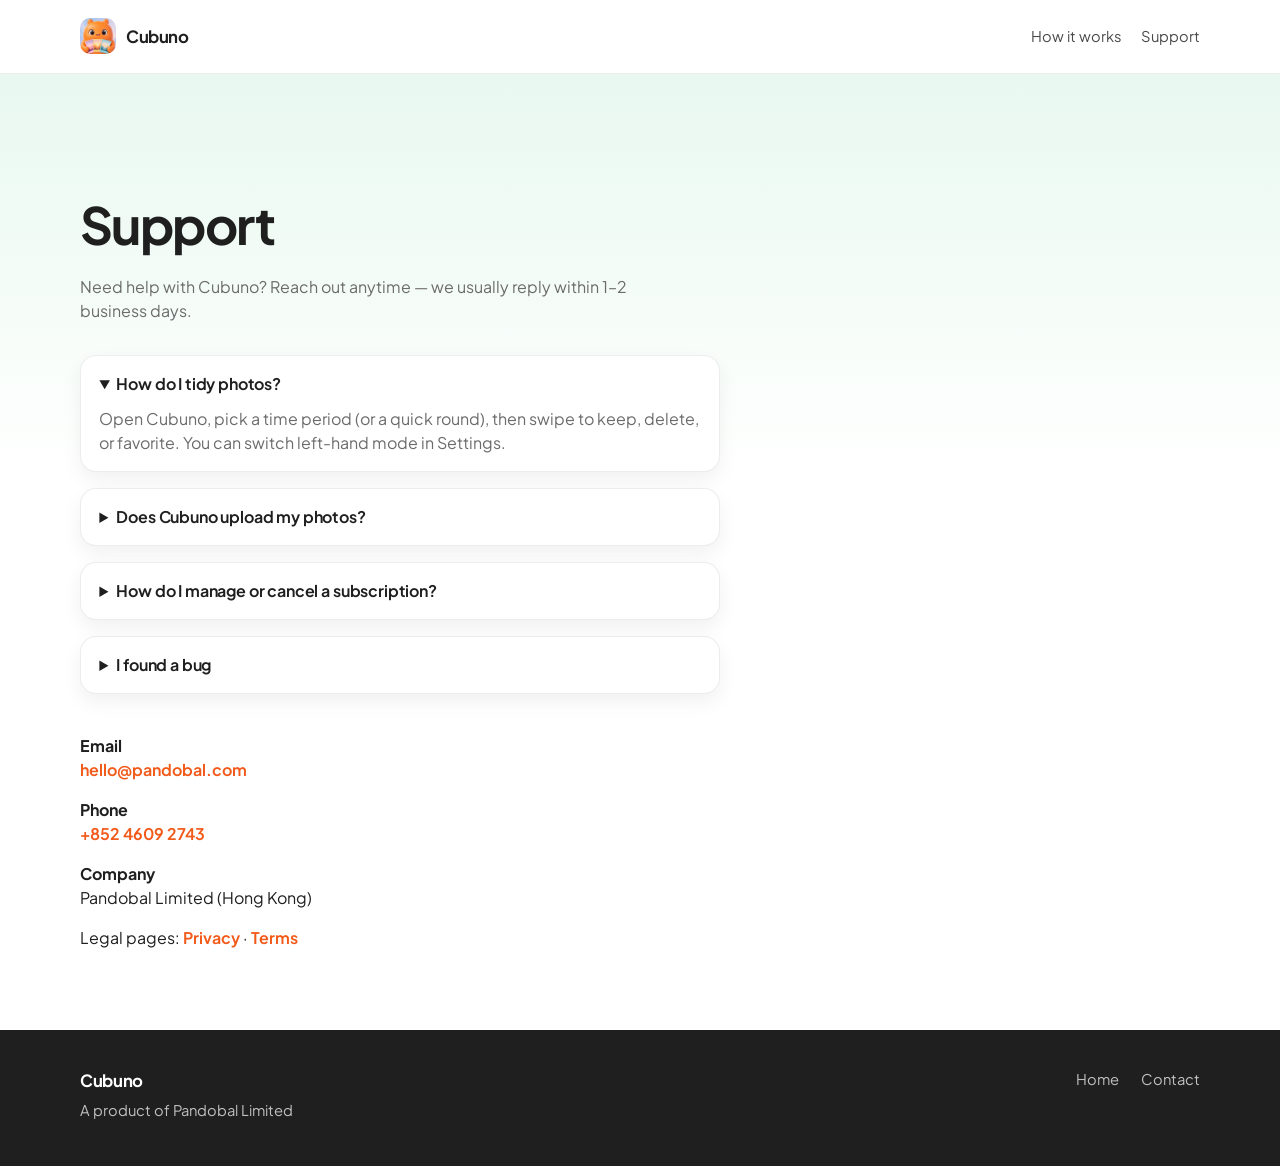
==== support.html @ 20023e87 "Add files via upload" ====
<!DOCTYPE html>
<html lang="en">
  <head>
    <meta charset="utf-8" />
    <meta name="viewport" content="width=device-width, initial-scale=1" />
    <title>Support · Cubuno</title>
    <meta
      name="description"
      content="Get help with Cubuno — photo tidy, subscriptions, and privacy questions."
    />
    <link rel="icon" href="assets/favicon.png" type="image/png" />
    <link rel="preconnect" href="https://fonts.googleapis.com" />
    <link rel="preconnect" href="https://fonts.gstatic.com" crossorigin />
    <link
      href="https://fonts.googleapis.com/css2?family=Plus+Jakarta+Sans:wght@500;600;700;800&display=swap"
      rel="stylesheet"
    />
    <link rel="stylesheet" href="css/styles.css" />
  </head>
  <body>
    <header class="nav nav-solid">
      <div class="wrap nav-inner">
        <a class="nav-brand" href="/">
          <img src="assets/app-icon.png" alt="" width="36" height="36" />
          Cubuno
        </a>
        <nav class="nav-links" aria-label="Primary">
          <a href="/#how">How it works</a>
          <a href="/support.html">Support</a>
        </nav>
      </div>
    </header>

    <main class="page">
      <div class="wrap">
        <h1>Support</h1>
        <p class="lead">
          Need help with Cubuno? Reach out anytime — we usually reply within 1–2
          business days.
        </p>

        <div class="faq">
          <details open>
            <summary>How do I tidy photos?</summary>
            <p>
              Open Cubuno, pick a time period (or a quick round), then swipe to keep,
              delete, or favorite. You can switch left-hand mode in Settings.
            </p>
          </details>
          <details>
            <summary>Does Cubuno upload my photos?</summary>
            <p>
              No. Photos stay on your device. We do not upload your photo library to
              Pandobal servers.
            </p>
          </details>
          <details>
            <summary>How do I manage or cancel a subscription?</summary>
            <p>
              Subscriptions are billed by the store you used.
              iPhone: Settings → Apple ID → Subscriptions → Cubuno.
              Android: Google Play → Profile → Payments &amp; subscriptions →
              Subscriptions → Cubuno. Cancel anytime at least 24 hours before renewal.
            </p>
          </details>
          <details>
            <summary>I found a bug</summary>
            <p>
              Email
              <a href="mailto:hello@pandobal.com">hello@pandobal.com</a>
              with your device model, OS version, and a short description. Screenshots
              help us respond faster.
            </p>
          </details>
        </div>

        <div class="contact-block">
          <p>
            <strong>Email</strong><br />
            <a href="mailto:hello@pandobal.com">hello@pandobal.com</a>
          </p>
          <p>
            <strong>Phone</strong><br />
            <a href="tel:+85246092743">+852 4609 2743</a>
          </p>
          <p>
            <strong>Company</strong><br />
            Pandobal Limited (Hong Kong)
          </p>
          <p>
            Legal pages:
            <a href="https://pandobal.com/privacy" rel="noopener">Privacy</a>
            ·
            <a href="https://pandobal.com/terms" rel="noopener">Terms</a>
          </p>
        </div>
      </div>
    </main>

    <footer class="footer">
      <div class="wrap footer-inner">
        <div>
          <strong>Cubuno</strong>
          <p style="margin: 0.35rem 0 0">A product of Pandobal Limited</p>
        </div>
        <div class="footer-links">
          <a href="/">Home</a>
          <a href="mailto:hello@pandobal.com">Contact</a>
        </div>
      </div>
    </footer>
  </body>
</html>
---- css/styles.css ----
:root {
  /* 对齐 App HomeColors */
  --action: #ff6b2c;
  --action-soft: #ff7a3d;
  --action-deep: #f25a1a;
  --action-shadow: #d94a12;
  --air: #7ec6d8;
  --bg-top: #e8f8f0;
  --bg-mid: #d9f2e6;
  --bg-mid-soft: #eaf7f1;
  --bg-bottom: #fefffe;
  --ink: #1f1f1f;
  --ink-soft: #4a4a4a;
  --ink-body: #6b6b6b;
  --ink-muted: #9b9b9b;
  --card: rgba(255, 255, 255, 0.95);
  --card-border: rgba(255, 255, 255, 0.8);
  --line: rgba(31, 31, 31, 0.08);
  --shadow: 0 8px 20px rgba(0, 0, 0, 0.06);
  --font: "Plus Jakarta Sans", "Segoe UI", sans-serif;
  --max: 1120px;
  --radius-btn: 16px;
  --radius-card: 28px;
}

*,
*::before,
*::after {
  box-sizing: border-box;
}

html {
  scroll-behavior: smooth;
}

body {
  margin: 0;
  font-family: var(--font);
  color: var(--ink);
  background: var(--bg-bottom);
  line-height: 1.5;
  -webkit-font-smoothing: antialiased;
}

img {
  max-width: 100%;
  display: block;
}

a {
  color: inherit;
  text-decoration: none;
}

.wrap {
  width: min(100% - 2.5rem, var(--max));
  margin-inline: auto;
}

/* —— Nav —— */
.nav {
  position: absolute;
  inset: 0 0 auto;
  z-index: 5;
  padding: 1.15rem 0;
}

.nav-inner {
  display: flex;
  align-items: center;
  justify-content: space-between;
}

.nav-brand {
  display: flex;
  align-items: center;
  gap: 0.65rem;
  font-weight: 700;
  letter-spacing: -0.03em;
  font-size: 1.05rem;
  color: var(--ink);
}

.nav-brand img {
  width: 36px;
  height: 36px;
  border-radius: 10px;
}

.nav-links {
  display: flex;
  gap: 1.25rem;
  font-size: 0.92rem;
  color: var(--ink-soft);
}

.nav-links a:hover {
  color: var(--ink);
}

/* —— Hero（对齐 App：薄荷浅底 + 深字 + 橙 CTA）—— */
.hero {
  position: relative;
  min-height: 100svh;
  display: grid;
  align-items: center;
  overflow: hidden;
  color: var(--ink);
}

/* 与 App 主页默认 wallpaper：璃光轻雾 home_bg_glass_soft 一致 */
.hero-bg {
  position: absolute;
  inset: 0;
  background-color: var(--bg-bottom);
  background-image: url("../assets/hero-bg.jpg");
  background-position: center;
  background-size: cover;
  background-repeat: no-repeat;
  transform: scale(1.03);
  animation: heroDrift 18s ease-in-out infinite alternate;
}

.hero-bg::after {
  content: "";
  position: absolute;
  inset: 0;
  /* 底部略提亮，方便接下方白区，不压暗壁纸 */
  background: linear-gradient(
    180deg,
    rgba(254, 255, 254, 0.08) 0%,
    rgba(254, 255, 254, 0) 35%,
    rgba(254, 255, 254, 0.35) 78%,
    rgba(254, 255, 254, 0.92) 100%
  );
  pointer-events: none;
}

@keyframes heroDrift {
  from {
    transform: scale(1.04) translate3d(0, 0, 0);
  }
  to {
    transform: scale(1.08) translate3d(-1.2%, -0.8%, 0);
  }
}

.hero-content {
  position: relative;
  z-index: 1;
  padding: 6.5rem 0 3.5rem;
  display: grid;
  grid-template-columns: 1.05fr 0.95fr;
  gap: 2rem;
  align-items: center;
}

.brand-mark {
  font-family: var(--font);
  font-weight: 800;
  font-size: clamp(3.4rem, 8vw, 5.6rem);
  line-height: 0.94;
  letter-spacing: -0.05em;
  margin: 0 0 0.85rem;
  color: var(--ink);
  opacity: 0;
  animation: riseIn 0.85s cubic-bezier(0.22, 1, 0.36, 1) 0.08s forwards;
}

.hero-line {
  margin: 0 0 0.7rem;
  font-size: clamp(1.3rem, 2.4vw, 1.7rem);
  font-weight: 600;
  letter-spacing: -0.02em;
  color: var(--ink);
  max-width: 18ch;
  opacity: 0;
  animation: riseIn 0.85s cubic-bezier(0.22, 1, 0.36, 1) 0.2s forwards;
}

.hero-sub {
  margin: 0 0 1.6rem;
  max-width: 34ch;
  color: var(--ink-body);
  font-size: 1.05rem;
  opacity: 0;
  animation: riseIn 0.85s cubic-bezier(0.22, 1, 0.36, 1) 0.34s forwards;
}

.cta-row {
  display: flex;
  flex-wrap: wrap;
  align-items: center;
  gap: 0.75rem 1rem;
  opacity: 0;
  animation: riseIn 0.85s cubic-bezier(0.22, 1, 0.36, 1) 0.48s forwards;
}

.btn {
  display: inline-flex;
  align-items: center;
  justify-content: center;
  gap: 0.5rem;
  min-height: 3rem;
  padding: 0.85rem 1.35rem;
  border-radius: var(--radius-btn);
  font-weight: 700;
  font-size: 0.95rem;
  border: 0;
  cursor: pointer;
  transition: transform 0.2s ease, box-shadow 0.2s ease, background 0.2s ease;
}

.btn:hover {
  transform: translateY(-1px);
}

.btn-primary {
  background: linear-gradient(180deg, var(--action-soft), var(--action-deep));
  color: #fff;
  box-shadow: 0 10px 24px rgba(217, 74, 18, 0.28);
}

.btn-primary:hover {
  box-shadow: 0 14px 28px rgba(217, 74, 18, 0.34);
}

.btn-ghost {
  background: transparent;
  color: var(--ink-soft);
  font-weight: 650;
  padding-inline: 0.35rem;
  min-height: auto;
  box-shadow: none;
}

.btn-ghost:hover {
  color: var(--ink);
  transform: none;
}

/* 上架前占位；上架后改成 <a class="btn btn-primary"> 链到商店 */
.btn-store {
  background: #fff;
  color: var(--ink);
  border: 1.5px solid rgba(31, 31, 31, 0.1);
  box-shadow: var(--shadow);
  cursor: default;
}

.btn-store:hover {
  transform: none;
}

.cta-note {
  margin: 0.9rem 0 0;
  font-size: 0.92rem;
  color: var(--ink-body);
  opacity: 0;
  animation: riseIn 0.85s cubic-bezier(0.22, 1, 0.36, 1) 0.58s forwards;
}

.cta-note a {
  color: var(--action-deep);
  font-weight: 650;
}

.cta-note a:hover {
  text-decoration: underline;
  text-underline-offset: 3px;
}

.hero-visual {
  justify-self: end;
  align-self: center;
  width: min(100%, 380px);
  max-height: min(58vh, 420px);
  aspect-ratio: 1 / 1;
  cursor: pointer;
  opacity: 0;
  animation: floatIn 1s cubic-bezier(0.22, 1, 0.36, 1) 0.28s forwards;
  filter: drop-shadow(0 22px 40px rgba(0, 0, 0, 0.12));
}

.mascot-bob {
  position: relative;
  width: 100%;
  height: 100%;
  animation: mascotBob 4.5s ease-in-out 1.2s infinite;
}

.hero-visual img {
  position: absolute;
  inset: 0;
  width: 100%;
  height: 100%;
  object-fit: contain;
  user-select: none;
  -webkit-user-drag: none;
}

.hero-visual .mascot-smile {
  opacity: 0;
  transition: opacity 160ms ease-in-out;
  pointer-events: none;
}

.hero-visual .mascot-smile.is-on {
  opacity: 1;
}

@media (prefers-reduced-motion: reduce) {
  .hero-visual {
    animation: none;
    opacity: 1;
  }

  .mascot-bob {
    animation: none;
  }

  .hero-visual .mascot-smile {
    transition: none;
  }
}

@keyframes riseIn {
  from {
    opacity: 0;
    transform: translateY(16px);
  }
  to {
    opacity: 1;
    transform: translateY(0);
  }
}

@keyframes floatIn {
  from {
    opacity: 0;
    transform: translateY(22px) scale(0.97);
  }
  to {
    opacity: 1;
    transform: translateY(0) scale(1);
  }
}

@keyframes mascotBob {
  0%,
  100% {
    transform: translateY(0);
  }
  50% {
    transform: translateY(-8px);
  }
}

/* —— Sections —— */
.section {
  padding: 5rem 0;
}

.section-kicker {
  margin: 0 0 0.55rem;
  color: var(--action-deep);
  font-weight: 700;
  font-size: 0.82rem;
  letter-spacing: 0.08em;
  text-transform: uppercase;
}

.section-title {
  margin: 0 0 0.75rem;
  font-family: var(--font);
  font-size: clamp(1.9rem, 3.6vw, 2.55rem);
  letter-spacing: -0.03em;
  line-height: 1.12;
  max-width: 16ch;
  color: var(--ink);
}

.section-lead {
  margin: 0;
  color: var(--ink-body);
  max-width: 42ch;
  font-size: 1.05rem;
}

.how {
  background: #fff;
  border-block: 1px solid var(--line);
}

.steps {
  display: grid;
  grid-template-columns: repeat(3, 1fr);
  gap: 1.25rem;
  margin-top: 2.25rem;
  list-style: none;
  padding: 0;
}

.steps li {
  padding: 1.25rem 1.2rem 1.3rem;
  background: var(--card);
  border: 1.5px solid rgba(255, 255, 255, 0.9);
  border-radius: var(--radius-card);
  box-shadow: var(--shadow);
  background-image: linear-gradient(180deg, #fff, #fbfefe);
}

.steps strong {
  display: block;
  font-size: 1.08rem;
  margin-bottom: 0.35rem;
  letter-spacing: -0.02em;
  color: var(--ink);
}

.steps p {
  margin: 0;
  color: var(--ink-body);
  font-size: 0.96rem;
}

.privacy {
  background:
    linear-gradient(180deg, rgba(254, 255, 254, 0.72), rgba(254, 255, 254, 0.96)),
    url("../assets/hero-bg.jpg") center top / cover no-repeat;
}

.privacy-grid {
  display: grid;
  grid-template-columns: 1.1fr 0.9fr;
  gap: 2.5rem;
  align-items: center;
}

.privacy-note {
  margin-top: 1.4rem;
  padding: 1.2rem 1.3rem;
  background: var(--card);
  border: 1.5px solid var(--card-border);
  border-radius: 20px;
  box-shadow: var(--shadow);
  color: var(--ink-body);
}

.privacy-note a {
  color: var(--action-deep);
  font-weight: 650;
  text-decoration: underline;
  text-underline-offset: 3px;
}

.app-card {
  display: flex;
  gap: 1rem;
  align-items: center;
  padding: 1.15rem;
  background: #fff;
  border-radius: var(--radius-card);
  border: 1.5px solid rgba(255, 255, 255, 0.9);
  box-shadow: var(--shadow);
}

.app-card img {
  width: 72px;
  height: 72px;
  border-radius: 18px;
}

.app-card h3 {
  margin: 0 0 0.2rem;
  font-size: 1.15rem;
  letter-spacing: -0.02em;
}

.app-card p {
  margin: 0;
  color: var(--ink-body);
  font-size: 0.92rem;
}

/* —— Footer —— */
.footer {
  padding: 2.4rem 0 2.8rem;
  background: #1f1f1f;
  color: rgba(255, 255, 255, 0.72);
  font-size: 0.92rem;
}

.footer-inner {
  display: flex;
  flex-wrap: wrap;
  gap: 1.25rem 2rem;
  justify-content: space-between;
  align-items: flex-start;
}

.footer strong {
  color: #fff;
  font-size: 1.05rem;
  letter-spacing: -0.02em;
}

.footer a:hover {
  color: #fff;
}

.footer-links {
  display: flex;
  flex-wrap: wrap;
  gap: 1rem 1.35rem;
}

/* —— Support page —— */
.page {
  padding: 7rem 0 4rem;
  min-height: 70svh;
  background: linear-gradient(
    180deg,
    var(--bg-top) 0%,
    var(--bg-bottom) 40%,
    var(--bg-bottom) 100%
  );
}

.page h1 {
  margin: 0 0 0.75rem;
  font-family: var(--font);
  font-size: clamp(2.2rem, 5vw, 3.2rem);
  letter-spacing: -0.03em;
  color: var(--ink);
}

.page .lead {
  color: var(--ink-body);
  max-width: 46ch;
  margin: 0 0 2rem;
}

.faq {
  display: grid;
  gap: 1rem;
  max-width: 640px;
}

.faq details {
  background: #fff;
  border: 1px solid var(--line);
  border-radius: 16px;
  padding: 1rem 1.15rem;
  box-shadow: var(--shadow);
}

.faq summary {
  cursor: pointer;
  font-weight: 650;
  letter-spacing: -0.01em;
}

.faq p {
  margin: 0.7rem 0 0;
  color: var(--ink-body);
}

.contact-block {
  margin-top: 2.5rem;
  max-width: 640px;
}

.contact-block a {
  color: var(--action-deep);
  font-weight: 650;
}

.nav-solid {
  position: relative;
  background: rgba(255, 255, 255, 0.72);
  backdrop-filter: blur(10px);
  border-bottom: 1px solid var(--line);
  color: var(--ink);
}

@media (max-width: 860px) {
  .hero-content {
    grid-template-columns: 1fr;
    padding: 5.5rem 0 2.75rem;
    text-align: center;
  }

  .hero-line,
  .hero-sub {
    margin-inline: auto;
  }

  .cta-row {
    justify-content: center;
  }

  .hero-visual {
    justify-self: center;
    order: -1;
    width: min(58vw, 250px);
    margin-bottom: 0.25rem;
  }

  .brand-mark {
    font-size: clamp(3rem, 13vw, 4.4rem);
  }

  .steps,
  .privacy-grid {
    grid-template-columns: 1fr;
  }

  .nav-links {
    display: none;
  }
}
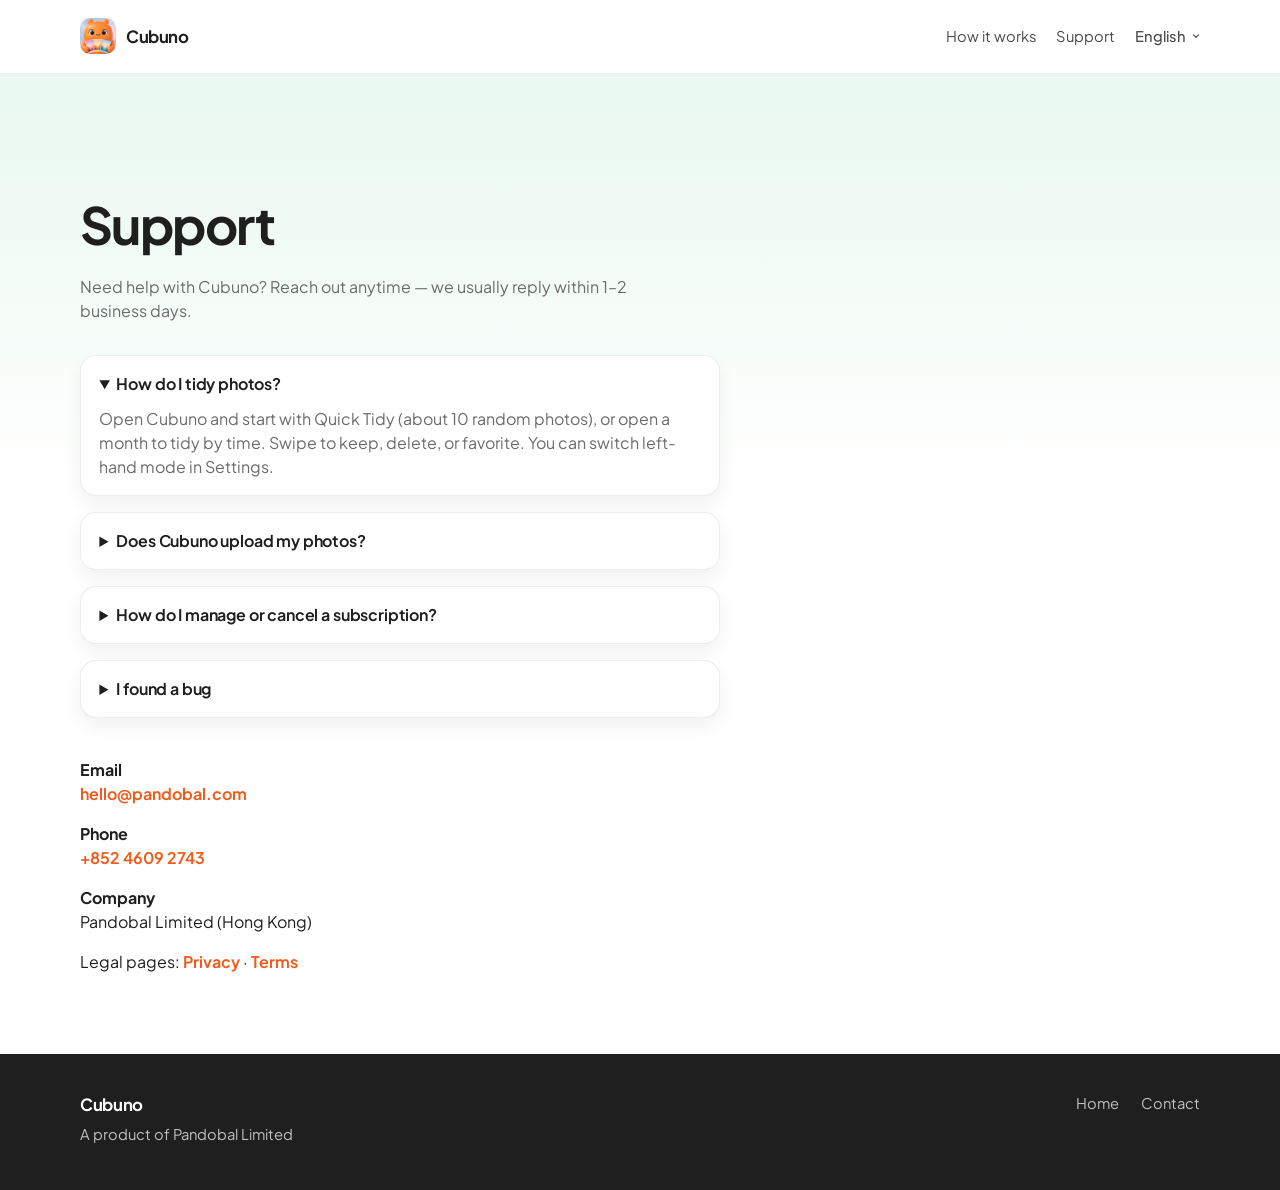
==== commit 0b5dea65: "Add files via upload" ====
--- a/support.html
+++ b/support.html
@@ -27,6 +27,13 @@
         <nav class="nav-links" aria-label="Primary">
           <a href="/#how">How it works</a>
           <a href="/support.html">Support</a>
+          <label class="lang-select-wrap">
+            <span class="visually-hidden">Language</span>
+            <select class="lang-select" data-lang-select aria-label="Language">
+              <option value="en" selected>English</option>
+              <option value="zh">中文</option>
+            </select>
+          </label>
         </nav>
       </div>
     </header>
@@ -43,8 +50,9 @@
           <details open>
             <summary>How do I tidy photos?</summary>
             <p>
-              Open Cubuno, pick a time period (or a quick round), then swipe to keep,
-              delete, or favorite. You can switch left-hand mode in Settings.
+              Open Cubuno and start with Quick Tidy (about 10 random photos), or open
+              a month to tidy by time. Swipe to keep, delete, or favorite. You can
+              switch left-hand mode in Settings.
             </p>
           </details>
           <details>
@@ -89,9 +97,9 @@
           </p>
           <p>
             Legal pages:
-            <a href="https://pandobal.com/privacy" rel="noopener">Privacy</a>
+            <a href="/privacy/">Privacy</a>
             ·
-            <a href="https://pandobal.com/terms" rel="noopener">Terms</a>
+            <a href="/terms/">Terms</a>
           </p>
         </div>
       </div>
@@ -109,5 +117,6 @@
         </div>
       </div>
     </footer>
+    <script src="js/i18n.js" defer></script>
   </body>
 </html>
--- a/css/styles.css
+++ b/css/styles.css
@@ -98,6 +98,58 @@
   color: var(--ink);
 }
 
+.lang-select-wrap {
+  display: inline-flex;
+  align-items: center;
+  /* 不要额外 margin，间距完全交给 .nav-links 的 gap */
+  margin: 0;
+  padding: 0;
+}
+
+/* 与导航文字同字号/字重/颜色，系统 select 自带内边距要压掉 */
+.lang-select {
+  appearance: none;
+  -webkit-appearance: none;
+  border: 0;
+  background: transparent
+    url("data:image/svg+xml,%3Csvg xmlns='http://www.w3.org/2000/svg' width='10' height='6' viewBox='0 0 10 6'%3E%3Cpath fill='%234a4a4a' d='M1 1.1 5 5l4-3.9L7.9.2 5 3.1 2.1.2z'/%3E%3C/svg%3E")
+    no-repeat right center / 8px;
+  color: var(--ink-soft);
+  font: inherit;
+  font-size: 0.92rem;
+  font-weight: 500;
+  line-height: inherit;
+  height: auto;
+  min-height: 0;
+  min-width: 0;
+  padding: 0 0.85rem 0 0;
+  margin: 0;
+  border-radius: 0;
+  box-shadow: none;
+  cursor: pointer;
+}
+
+.lang-select:hover {
+  color: var(--ink);
+}
+
+.lang-select:focus {
+  outline: none;
+  color: var(--ink);
+}
+
+.visually-hidden {
+  position: absolute;
+  width: 1px;
+  height: 1px;
+  padding: 0;
+  margin: -1px;
+  overflow: hidden;
+  clip: rect(0, 0, 0, 0);
+  white-space: nowrap;
+  border: 0;
+}
+
 /* —— Hero（对齐 App：薄荷浅底 + 深字 + 橙 CTA）—— */
 .hero {
   position: relative;
@@ -394,11 +446,40 @@
 
 .steps {
   display: grid;
-  grid-template-columns: repeat(3, 1fr);
+  grid-template-columns: repeat(2, 1fr);
   gap: 1.25rem;
   margin-top: 2.25rem;
   list-style: none;
   padding: 0;
+}
+
+.fun-points {
+  display: grid;
+  grid-template-columns: repeat(3, 1fr);
+  gap: 1.25rem;
+  margin-top: 2.25rem;
+}
+
+.fun-points article {
+  padding: 1.25rem 1.2rem 1.3rem;
+  background-image: linear-gradient(180deg, #fff, #fbfefe);
+  border: 1.5px solid rgba(255, 255, 255, 0.9);
+  border-radius: var(--radius-card);
+  box-shadow: var(--shadow);
+}
+
+.fun-points strong {
+  display: block;
+  font-size: 1.08rem;
+  margin-bottom: 0.35rem;
+  letter-spacing: -0.02em;
+  color: var(--ink);
+}
+
+.fun-points p {
+  margin: 0;
+  color: var(--ink-body);
+  font-size: 0.96rem;
 }
 
 .steps li {
@@ -576,6 +657,82 @@
   font-weight: 650;
 }
 
+/* —— Legal docs —— */
+.legal-wrap {
+  max-width: 720px;
+}
+
+.legal-kicker {
+  margin: 0 0 0.5rem;
+  color: var(--action-deep);
+  font-weight: 700;
+  font-size: 0.82rem;
+  letter-spacing: 0.06em;
+  text-transform: uppercase;
+}
+
+.legal-meta {
+  margin: -0.35rem 0 2rem;
+  color: var(--ink-muted);
+  font-size: 0.95rem;
+}
+
+.legal h2 {
+  margin: 2rem 0 0.65rem;
+  font-size: 1.25rem;
+  letter-spacing: -0.02em;
+  color: var(--ink);
+}
+
+.legal p,
+.legal li {
+  color: var(--ink-body);
+  font-size: 1rem;
+}
+
+.legal ul {
+  padding-left: 1.2rem;
+}
+
+.legal a {
+  color: var(--action-deep);
+  font-weight: 650;
+}
+
+.legal-table-wrap {
+  overflow-x: auto;
+  margin: 1rem 0 1.5rem;
+  border: 1px solid var(--line);
+  border-radius: 16px;
+  background: #fff;
+  box-shadow: var(--shadow);
+}
+
+.legal table {
+  width: 100%;
+  border-collapse: collapse;
+  font-size: 0.92rem;
+}
+
+.legal th,
+.legal td {
+  padding: 0.85rem 1rem;
+  text-align: left;
+  vertical-align: top;
+  border-bottom: 1px solid var(--line);
+  color: var(--ink-body);
+}
+
+.legal th {
+  color: var(--ink);
+  font-weight: 700;
+  background: rgba(232, 248, 240, 0.65);
+}
+
+.legal tr:last-child td {
+  border-bottom: 0;
+}
+
 .nav-solid {
   position: relative;
   background: rgba(255, 255, 255, 0.72);
@@ -612,11 +769,12 @@
   }
 
   .steps,
+  .fun-points,
   .privacy-grid {
     grid-template-columns: 1fr;
   }
 
-  .nav-links {
+  .nav-links a {
     display: none;
   }
 }
